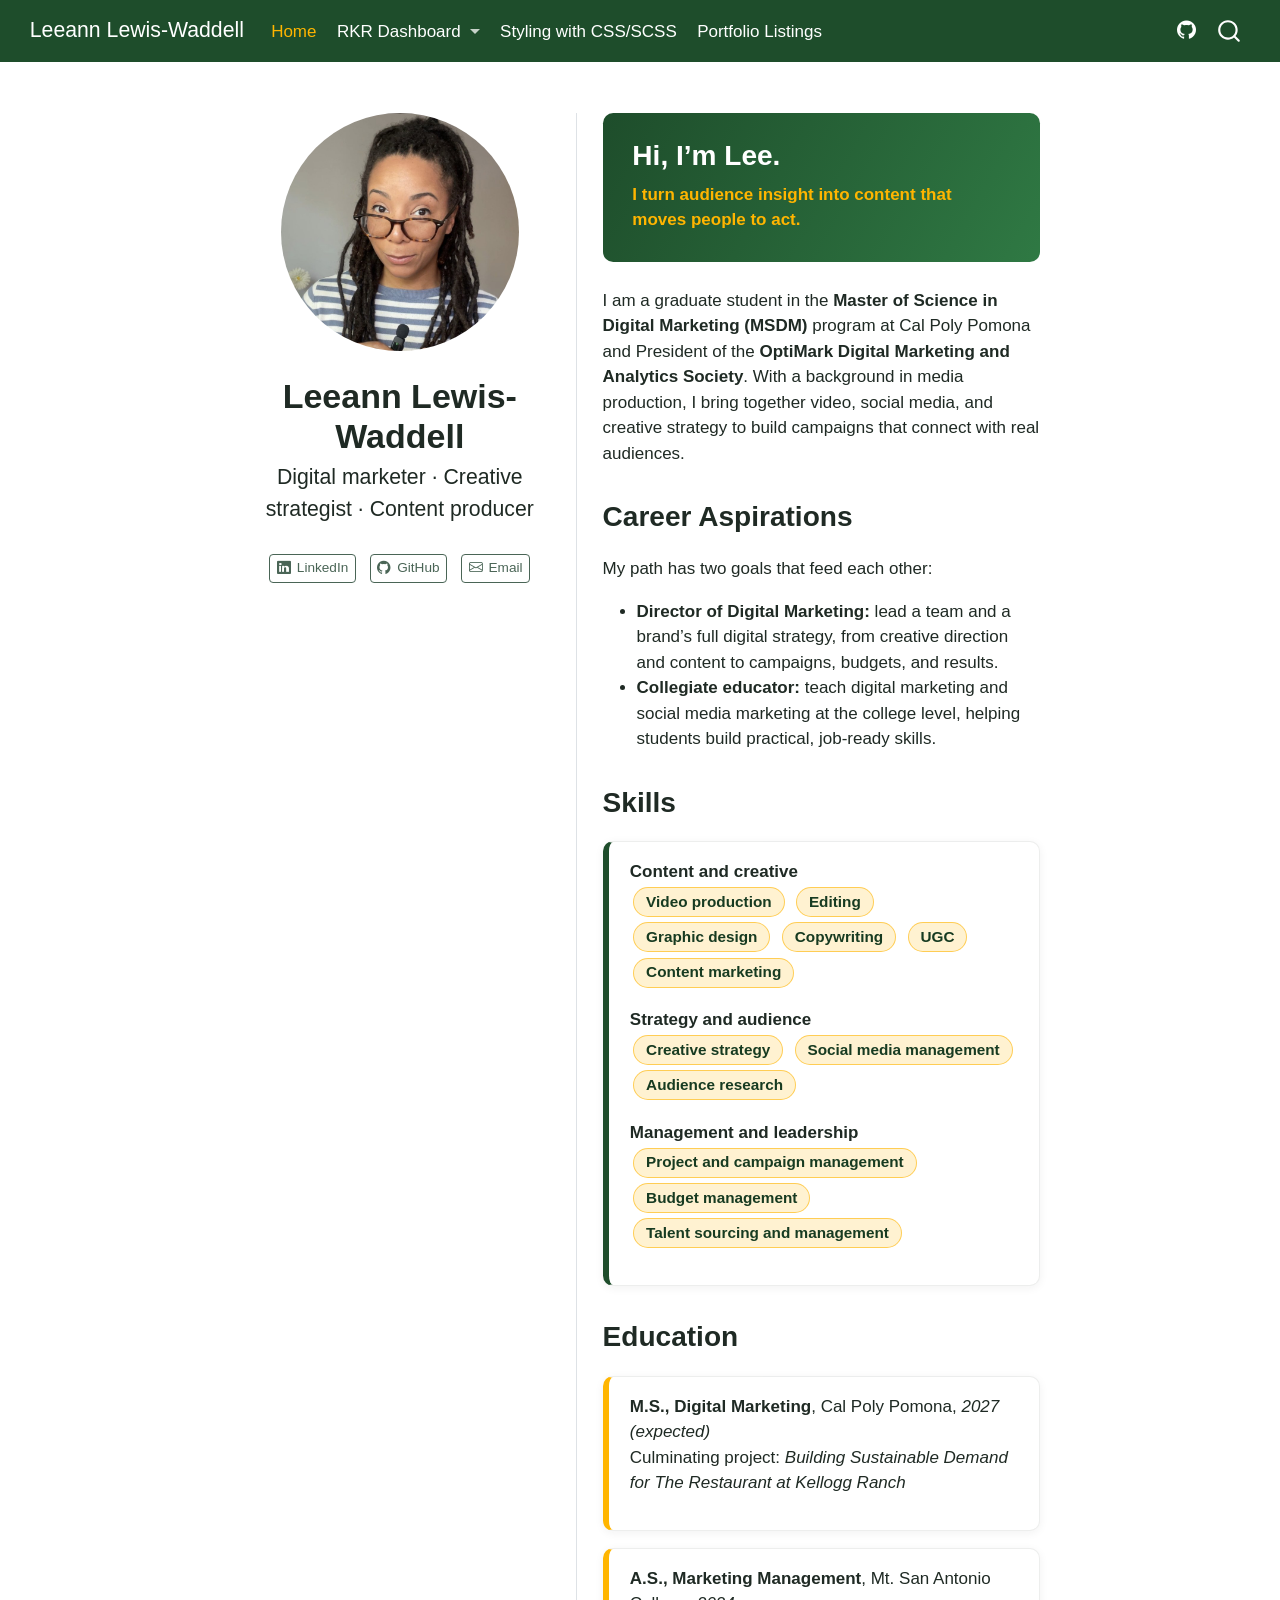
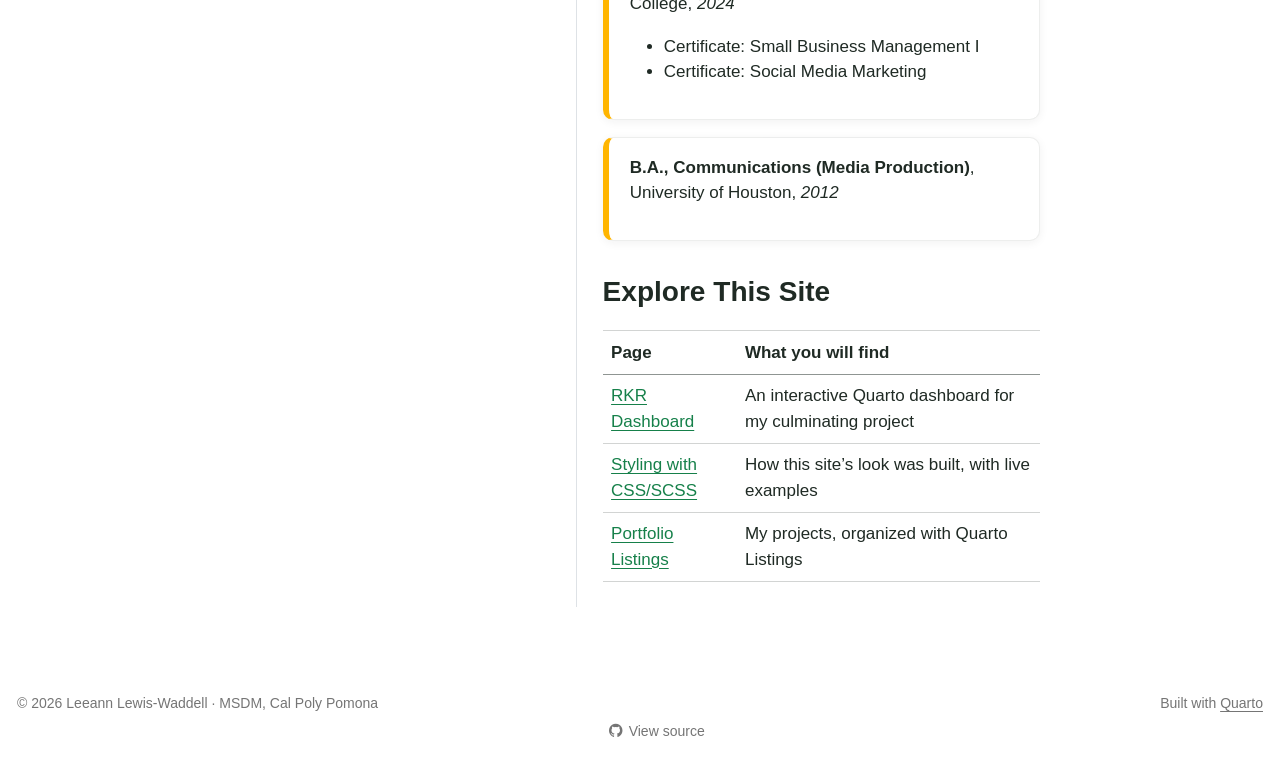
==== docs/index.html @ 76fa890a "project pushed to git" ====
<!DOCTYPE html>
<html xmlns="http://www.w3.org/1999/xhtml" lang="en" xml:lang="en"><head>

<meta charset="utf-8">
<meta name="generator" content="quarto-1.11.9">

<meta name="viewport" content="width=device-width, initial-scale=1.0, user-scalable=yes">


<title>Leeann Lewis-Waddell</title>
<style>
/* Default styles provided by pandoc.
** See https://pandoc.org/MANUAL.html#variables-for-html for config info.
*/
span.smallcaps{font-variant: small-caps;}
div.columns{display: flex; gap: 1.5em;}
div.column{flex: auto;}
@media screen {
div.columns{gap: min(4vw, 1.5em);}
div.column{overflow-x: auto;}
}
div.hanging-indent{margin-left: 1.5em; text-indent: -1.5em;}
ul.task-list{list-style: none;}
ul.task-list li input[type="checkbox"] {
  width: 0.8em;
  margin: 0 0.8em 0.2em -1em; /* quarto-specific, see https://github.com/quarto-dev/quarto-cli/issues/4556 */ 
  vertical-align: middle;
}
</style>


<script src="site_libs/quarto-nav/quarto-nav.js"></script>
<script src="site_libs/quarto-nav/headroom.min.js"></script>
<script src="site_libs/clipboard/clipboard.min.js"></script>
<script src="site_libs/quarto-search/autocomplete.umd.js"></script>
<script src="site_libs/quarto-search/fuse.min.js"></script>
<script src="site_libs/quarto-search/quarto-search.js"></script>
<meta name="quarto:offset" content="./">
<script src="site_libs/quarto-html/quarto.js" type="module"></script>
<script src="site_libs/quarto-html/tabsets/tabsets.js" type="module"></script>
<script src="site_libs/quarto-html/scrollable-regions/scrollable-regions.js" type="module"></script>
<script src="site_libs/quarto-html/popper.min.js"></script>
<script src="site_libs/quarto-html/tippy.umd.min.js"></script>
<link href="site_libs/quarto-html/tippy.css" rel="stylesheet">
<link href="site_libs/quarto-html/quarto-syntax-highlighting-63b5708e65d6cd79cd7618c58d0c21e7.css" rel="stylesheet" id="quarto-text-highlighting-styles">
<script src="site_libs/bootstrap/bootstrap.min.js"></script>
<link href="site_libs/bootstrap/bootstrap-icons.css" rel="stylesheet">
<link href="site_libs/bootstrap/bootstrap-1fcd56368faf247607b04a6d380fd68e.min.css" rel="stylesheet" append-hash="true" id="quarto-bootstrap" data-mode="light">
<script id="quarto-search-options" type="application/json">{
  "location": "navbar",
  "copy-button": false,
  "collapse-after": 3,
  "panel-placement": "end",
  "type": "overlay",
  "limit": 50,
  "keyboard-shortcut": [
    "f",
    "/",
    "s"
  ],
  "show-item-context": false,
  "language": {
    "search-no-results-text": "No results",
    "search-matching-documents-text": "matching documents",
    "search-copy-link-title": "Copy link to search",
    "search-hide-matches-text": "Hide additional matches",
    "search-more-match-text": "more match in this document",
    "search-more-matches-text": "more matches in this document",
    "search-clear-button-title": "Clear",
    "search-text-placeholder": "",
    "search-detached-cancel-button-title": "Cancel",
    "search-submit-button-title": "Submit",
    "search-label": "Search"
  }
}</script>
<style>html{ scroll-behavior: smooth; }</style>


</head>

<body class="nav-fixed fullcontent quarto-light"><a id="quarto-skip-link" class="visually-hidden-focusable" href="#quarto-document-content">Skip to main content</a>

<div id="quarto-search-results"></div>
  <header id="quarto-header" class="headroom fixed-top">
    <nav class="navbar navbar-expand-lg " data-bs-theme="dark" aria-label="Site">
      <div class="navbar-container container-fluid">
      <div class="navbar-brand-container mx-auto">
    <a class="navbar-brand" href="./index.html">
    <span class="navbar-title">Leeann Lewis-Waddell</span>
    </a>
  </div>
          <button class="navbar-toggler" type="button" data-bs-toggle="collapse" data-bs-target="#navbarCollapse" aria-controls="navbarCollapse" aria-expanded="false" aria-label="Toggle navigation" onclick="if (window.quartoToggleHeadroom) { window.quartoToggleHeadroom(); }">
  <span class="navbar-toggler-icon"></span>
</button>
          <div class="collapse navbar-collapse" id="navbarCollapse">
            <ul class="navbar-nav navbar-nav-scroll me-auto">
  <li class="nav-item">
    <a class="nav-link active" href="./index.html" aria-current="page"> 
<span class="menu-text">Home</span></a>
  </li>  
  <li class="nav-item dropdown ">
    <a class="nav-link dropdown-toggle" href="#" id="nav-menu-rkr-dashboard" role="link" data-bs-toggle="dropdown" aria-expanded="false">
 <span class="menu-text">RKR Dashboard</span>
    </a>
    <ul class="dropdown-menu" aria-labelledby="nav-menu-rkr-dashboard">    
        <li>
    <a class="dropdown-item" href="./dashboard.html">
 <span class="dropdown-text">Dashboard Portal</span></a>
  </li>  
        <li>
    <a class="dropdown-item" href="./rkr-dashboard.html">
 <span class="dropdown-text">Open the Dashboard</span></a>
  </li>  
    </ul>
  </li>
  <li class="nav-item">
    <a class="nav-link" href="./styling.html"> 
<span class="menu-text">Styling with CSS/SCSS</span></a>
  </li>  
  <li class="nav-item">
    <a class="nav-link" href="./listings.html"> 
<span class="menu-text">Portfolio Listings</span></a>
  </li>  
</ul>
            <ul class="navbar-nav navbar-nav-scroll ms-auto">
  <li class="nav-item compact">
    <a class="nav-link" href="https://github.com/lewiswaddell/M10"> <i class="bi bi-github" role="img" aria-label="GitHub repository">
</i> 
<span class="menu-text"></span></a>
  </li>  
</ul>
          </div> <!-- /navcollapse -->
            <div class="quarto-navbar-tools">
</div>
            <div id="quarto-search" class="" title="Search"></div>
      </div> <!-- /container-fluid -->
    </nav>
</header>
<!-- content -->
<div id="quarto-content" class="quarto-container page-columns page-rows-contents page-layout-article page-navbar">
<!-- sidebar -->
<!-- margin-sidebar -->
    
<!-- main -->
<div class="quarto-about-trestles">
  <div class="about-entity">
    <img src="images/headshot.jpg" alt="Headshot of Leeann Lewis-Waddell" class="about-image
  round " style="height: 14em; width: 14em;">
<header id="title-block-header" class="quarto-title-block default">
<div class="quarto-title">
<h1 class="title">Leeann Lewis-Waddell</h1>
<p class="subtitle lead">Digital marketer · Creative strategist · Content producer</p>
</div>
<div class="quarto-title-meta">
  </div>
</header>
    <div class="about-links">
  <a href="https://www.linkedin.com/in/lee-waddell-887a1963" class="about-link" rel="" target="">
    <i class="bi bi-linkedin"></i>
     <span class="about-link-text">LinkedIn</span>
  </a>
  <a href="https://github.com/lewiswaddell" class="about-link" rel="" target="">
    <i class="bi bi-github"></i>
     <span class="about-link-text">GitHub</span>
  </a>
  <a href="mailto:llewiswaddell@gmail.com" class="about-link" rel="" target="">
    <i class="bi bi-envelope"></i>
     <span class="about-link-text">Email</span>
  </a>
</div>
  </div>
  <div class="about-contents"><main class="content" id="quarto-document-content" tabindex="-1">
<section id="hi-im-lee." class="level2 hero">
<h2 data-anchor-id="hi-im-lee.">Hi, I’m Lee.</h2>
<p><span class="tagline">I turn audience insight into content that moves people to act.</span></p>
</section>
<p>I am a graduate student in the <strong>Master of Science in Digital Marketing (MSDM)</strong> program at Cal Poly Pomona and President of the <strong>OptiMark Digital Marketing and Analytics Society</strong>. With a background in media production, I bring together video, social media, and creative strategy to build campaigns that connect with real audiences.</p>
<section id="career-aspirations" class="level2">
<h2 data-anchor-id="career-aspirations">Career Aspirations</h2>
<p>My path has two goals that feed each other:</p>
<ul>
<li><strong>Director of Digital Marketing:</strong> lead a team and a brand’s full digital strategy, from creative direction and content to campaigns, budgets, and results.</li>
<li><strong>Collegiate educator:</strong> teach digital marketing and social media marketing at the college level, helping students build practical, job-ready skills.</li>
</ul>
</section>
<section id="skills" class="level2">
<h2 data-anchor-id="skills">Skills</h2>
<div class="card-green">
<p><strong>Content and creative</strong><br>
<span class="pill">Video production</span> <span class="pill">Editing</span> <span class="pill">Graphic design</span> <span class="pill">Copywriting</span> <span class="pill">UGC</span> <span class="pill">Content marketing</span></p>
<p><strong>Strategy and audience</strong><br>
<span class="pill">Creative strategy</span> <span class="pill">Social media management</span> <span class="pill">Audience research</span></p>
<p><strong>Management and leadership</strong><br>
<span class="pill">Project and campaign management</span> <span class="pill">Budget management</span> <span class="pill">Talent sourcing and management</span></p>
</div>
</section>
<section id="education" class="level2">
<h2 data-anchor-id="education">Education</h2>
<div class="card-gold">
<p><strong>M.S., Digital Marketing</strong>, Cal Poly Pomona, <em>2027 (expected)</em><br>
Culminating project: <em>Building Sustainable Demand for The Restaurant at Kellogg Ranch</em></p>
</div>
<div class="card-gold">
<p><strong>A.S., Marketing Management</strong>, Mt. San Antonio College, <em>2024</em></p>
<ul>
<li>Certificate: Small Business Management I</li>
<li>Certificate: Social Media Marketing</li>
</ul>
</div>
<div class="card-gold">
<p><strong>B.A., Communications (Media Production)</strong>, University of Houston, <em>2012</em></p>
</div>
</section>
<section id="explore-this-site" class="level2">
<h2 data-anchor-id="explore-this-site">Explore This Site</h2>
<table class="caption-top table">
<thead>
<tr class="header">
<th>Page</th>
<th>What you will find</th>
</tr>
</thead>
<tbody>
<tr class="odd">
<td><a href="./dashboard.html">RKR Dashboard</a></td>
<td>An interactive Quarto dashboard for my culminating project</td>
</tr>
<tr class="even">
<td><a href="./styling.html">Styling with CSS/SCSS</a></td>
<td>How this site’s look was built, with live examples</td>
</tr>
<tr class="odd">
<td><a href="./listings.html">Portfolio Listings</a></td>
<td>My projects, organized with Quarto Listings</td>
</tr>
</tbody>
</table>


</section>
<a onclick="window.scrollTo(0, 0); return false;" role="button" id="quarto-back-to-top"><i class="bi bi-arrow-up"></i> Back to top</a></main></div>
</div>
 <!-- /main -->
<script id="quarto-html-after-body" type="application/javascript">
  window.document.addEventListener("DOMContentLoaded", function (event) {
    const isCodeAnnotation = (el) => {
      for (const clz of el.classList) {
        if (clz.startsWith('code-annotation-')) {                     
          return true;
        }
      }
      return false;
    }
    const onCopySuccess = function(e) {
      // button target
      const button = e.trigger;
      // don't keep focus
      button.blur();
      // flash "checked"
      button.classList.add('code-copy-button-checked');
      var currentTitle = button.getAttribute("title");
      button.setAttribute("title", "Copied!");
      let tooltip;
      if (window.bootstrap) {
        button.setAttribute("data-bs-toggle", "tooltip");
        button.setAttribute("data-bs-placement", "left");
        button.setAttribute("data-bs-title", "Copied!");
        tooltip = new bootstrap.Tooltip(button, 
          { trigger: "manual", 
            customClass: "code-copy-button-tooltip",
            offset: [0, -8]});
        tooltip.show();    
      }
      setTimeout(function() {
        if (tooltip) {
          tooltip.hide();
          button.removeAttribute("data-bs-title");
          button.removeAttribute("data-bs-toggle");
          button.removeAttribute("data-bs-placement");
        }
        button.setAttribute("title", currentTitle);
        button.classList.remove('code-copy-button-checked');
      }, 1000);
      // clear code selection
      e.clearSelection();
    }
    const getTextToCopy = function(trigger) {
      const outerScaffold = trigger.parentElement.cloneNode(true);
      const codeEl = outerScaffold.querySelector('code');
      for (const childEl of codeEl.children) {
        if (isCodeAnnotation(childEl)) {
          childEl.remove();
        }
      }
      return codeEl.innerText;
    }
    const clipboard = new window.ClipboardJS('.code-copy-button:not([data-in-quarto-modal])', {
      text: getTextToCopy
    });
    clipboard.on('success', onCopySuccess);
    if (window.document.getElementById('quarto-embedded-source-code-modal')) {
      const clipboardModal = new window.ClipboardJS('.code-copy-button[data-in-quarto-modal]', {
        text: getTextToCopy,
        container: window.document.getElementById('quarto-embedded-source-code-modal')
      });
      clipboardModal.on('success', onCopySuccess);
    }
      var localhostRegex = new RegExp(/^(?:http|https):\/\/localhost\:?[0-9]*\//);
      var mailtoRegex = new RegExp(/^mailto:/);
        var filterRegex = new RegExp("https:\/\/lewiswaddell\.github\.io\/M10\/");
      const newWindowLabel = "(opens in a new tab)";
      const newWindowNoteId = "quarto-ext-newwindow-label";
      // Links reference one hidden label through aria-describedby, so the
      // announcement never changes their accessible name.
      var describeNewWindow = (link) => {
        if (!window.document.getElementById(newWindowNoteId)) {
          var newWindowNote = window.document.createElement("span");
          newWindowNote.id = newWindowNoteId;
          newWindowNote.hidden = true;
          newWindowNote.textContent = newWindowLabel;
          window.document.body.appendChild(newWindowNote);
        }
        var describedBy = (link.getAttribute("aria-describedby") || "").split(/\s+/).filter(Boolean);
        if (!describedBy.includes(newWindowNoteId)) {
          describedBy.push(newWindowNoteId);
          link.setAttribute("aria-describedby", describedBy.join(" "));
        }
      }
      var isInternal = (href) => {
          return filterRegex.test(href) || localhostRegex.test(href) || mailtoRegex.test(href);
      }
      // Inspect non-navigation links and adorn them if external
      window.quartoDecorateExternalLinks = function (root) {
     var links = (root || window.document).querySelectorAll('a[href]:not(.nav-link):not(.navbar-brand):not(.toc-action):not(.sidebar-link):not(.sidebar-item-toggle):not(.pagination-link):not(.no-external):not([aria-hidden]):not(.dropdown-item):not(.quarto-navigation-tool):not(.about-link)');
      for (var i=0; i<links.length; i++) {
        const link = links[i];
        if (!isInternal(link.href)) {
          // undo the damage that might have been done by quarto-nav.js in the case of
          // links that we want to consider external
          if (link.dataset.originalHref !== undefined) {
            link.href = link.dataset.originalHref;
          }
            // target, if specified
            link.setAttribute("target", "_blank");
            if (link.getAttribute("rel") === null) {
              link.setAttribute("rel", "noopener");
            }
            describeNewWindow(link);
          if (!link.classList.contains('no-external-icon')) {
          }
        }
      }
      };
      window.quartoDecorateExternalLinks(window.document);
    // Esc closes the popup (WCAG 1.4.13) and focus leaving both trigger and
    // popup closes it (WCAG 2.4.11); tippy handles neither for interactive popups.
    const hideOnEscAndFocusOut = {
      name: 'hideOnEscAndFocusOut',
      defaultValue: true,
      fn(instance) {
        const dismiss = () => {
          // A show scheduled by the trigger delay would otherwise reopen it
          instance.clearDelayTimeouts();
          instance.hide();
        };
        const onKeyDown = (event) => {
          if (event.key !== 'Escape') {
            return;
          }
          // Keep Esc from also reaching page handlers (e.g. reveal.js overview),
          // except an open reveal.js slide menu, which Esc should close too.
          // The menu handles keys only when its keyboard option is on.
          const menuHandlesEsc = window.Reveal?.getPlugin?.('menu')?.isOpen() &&
            window.Reveal.getConfig().menu?.keyboard !== false;
          if (!menuHandlesEsc) {
            event.stopPropagation();
          }
          if (instance.popper.contains(window.document.activeElement)) {
            // Disabled while refocusing so the focus trigger does not reopen it
            instance.disable();
            instance.reference.focus();
            instance.enable();
          }
          dismiss();
        };
        const onFocusOut = (event) => {
          const target = event.relatedTarget;
          if (target && !instance.reference.contains(target) &&
              !instance.popper.contains(target)) {
            dismiss();
          }
        };
        // On the trigger too: a click trigger (code-annotations: select) has no
        // blur handling. Attached for the instance's lifetime so leaving the
        // trigger also cancels a show still pending on the trigger delay.
        instance.reference.addEventListener('focusout', onFocusOut);
        return {
          onShow() {
            window.document.addEventListener('keydown', onKeyDown, true);
            instance.popper.addEventListener('focusout', onFocusOut);
          },
          onHide() {
            window.document.removeEventListener('keydown', onKeyDown, true);
            instance.popper.removeEventListener('focusout', onFocusOut);
          },
          onDestroy() {
            instance.reference.removeEventListener('focusout', onFocusOut);
          },
        };
      },
    };
    function tippyHover(el, contentFn, onTriggerFn, onUntriggerFn) {
      const config = {
        allowHTML: true,
        maxWidth: 500,
        delay: 100,
        arrow: false,
        appendTo: function(el) {
            return el.parentElement;
        },
        interactive: true,
        interactiveBorder: 10,
        theme: 'quarto',
        placement: 'bottom-start',
        plugins: [hideOnEscAndFocusOut],
      };
      if (contentFn) {
        config.content = contentFn;
      }
      if (onTriggerFn) {
        config.onTrigger = onTriggerFn;
      }
      if (onUntriggerFn) {
        config.onUntrigger = onUntriggerFn;
      }
      window.tippy(el, config); 
    }
    const noterefs = window.document.querySelectorAll('a[role="doc-noteref"]');
    for (var i=0; i<noterefs.length; i++) {
      const ref = noterefs[i];
      tippyHover(ref, function() {
        // use id or data attribute instead here
        let href = ref.getAttribute('data-footnote-href') || ref.getAttribute('href');
        try { href = new URL(href).hash; } catch {}
        const id = href.replace(/^#\/?/, "");
        const note = window.document.getElementById(id);
        if (note) {
          return note.innerHTML;
        } else {
          return "";
        }
      });
    }
    const xrefs = window.document.querySelectorAll('a.quarto-xref');
    const processXRef = (id, note) => {
      // Strip column container classes
      const stripColumnClz = (el) => {
        el.classList.remove("page-full", "page-columns");
        if (el.children) {
          for (const child of el.children) {
            stripColumnClz(child);
          }
        }
      }
      stripColumnClz(note)
      if (id === null || id.startsWith('sec-')) {
        // Special case sections, only their first couple elements
        const container = document.createElement("div");
        if (note.children && note.children.length > 2) {
          container.appendChild(note.children[0].cloneNode(true));
          for (let i = 1; i < note.children.length; i++) {
            const child = note.children[i];
            if (child.tagName === "P" && child.innerText === "") {
              continue;
            } else {
              container.appendChild(child.cloneNode(true));
              break;
            }
          }
          if (window.Quarto?.typesetMath) {
            window.Quarto.typesetMath(container);
          }
          return container.innerHTML
        } else {
          if (window.Quarto?.typesetMath) {
            window.Quarto.typesetMath(note);
          }
          return note.innerHTML;
        }
      } else {
        // Remove any anchor links if they are present
        const anchorLink = note.querySelector('a.anchorjs-link');
        if (anchorLink) {
          anchorLink.remove();
        }
        if (window.Quarto?.typesetMath) {
          window.Quarto.typesetMath(note);
        }
        if (note.classList.contains("callout")) {
          return note.outerHTML;
        } else {
          return note.innerHTML;
        }
      }
    }
    for (var i=0; i<xrefs.length; i++) {
      const xref = xrefs[i];
      tippyHover(xref, undefined, function(instance) {
        instance.disable();
        let url = xref.getAttribute('href');
        let hash = undefined; 
        if (url.startsWith('#')) {
          hash = url;
        } else {
          try { hash = new URL(url).hash; } catch {}
        }
        if (hash) {
          const id = hash.replace(/^#\/?/, "");
          const note = window.document.getElementById(id);
          if (note !== null) {
            try {
              const html = processXRef(id, note.cloneNode(true));
              instance.setContent(html);
            } finally {
              instance.enable();
              instance.show();
            }
          } else {
            // See if we can fetch this
            fetch(url.split('#')[0])
            .then(res => res.text())
            .then(html => {
              const parser = new DOMParser();
              const htmlDoc = parser.parseFromString(html, "text/html");
              const note = htmlDoc.getElementById(id);
              if (note !== null) {
                const html = processXRef(id, note);
                instance.setContent(html);
              } 
            }).finally(() => {
              instance.enable();
              instance.show();
            });
          }
        } else {
          // See if we can fetch a full url (with no hash to target)
          // This is a special case and we should probably do some content thinning / targeting
          fetch(url)
          .then(res => res.text())
          .then(html => {
            const parser = new DOMParser();
            const htmlDoc = parser.parseFromString(html, "text/html");
            const note = htmlDoc.querySelector('main.content');
            if (note !== null) {
              // This should only happen for chapter cross references
              // (since there is no id in the URL)
              // remove the first header
              if (note.children.length > 0 && note.children[0].tagName === "HEADER") {
                note.children[0].remove();
              }
              const html = processXRef(null, note);
              instance.setContent(html);
            } 
          }).finally(() => {
            instance.enable();
            instance.show();
          });
        }
      }, function(instance) {
      });
    }
        let selectedAnnoteEl;
        const selectorForAnnotation = ( cell, annotation) => {
          let cellAttr = 'data-code-cell="' + cell + '"';
          let lineAttr = 'data-code-annotation="' +  annotation + '"';
          const selector = 'span[' + cellAttr + '][' + lineAttr + ']';
          return selector;
        }
        const selectCodeLines = (annoteEl) => {
          const doc = window.document;
          const targetCell = annoteEl.getAttribute("data-target-cell");
          const targetAnnotation = annoteEl.getAttribute("data-target-annotation");
          const annoteSpan = window.document.querySelector(selectorForAnnotation(targetCell, targetAnnotation));
          const lines = annoteSpan.getAttribute("data-code-lines").split(",");
          const lineIds = lines.map((line) => {
            return targetCell + "-" + line;
          })
          // Each band is positioned against its own containing block, which is
          // not the offsetParent of the lines, so place it from client rects.
          const placeBand = (band, firstEl, lastEl, codeBlock) => {
            const container = band.offsetParent;
            if (container === null) {
              return;
            }
            const containerRect = container.getBoundingClientRect();
            // Reveal.js scales slides with a transform, so convert client
            // pixels back to the CSS pixels of the container.
            const scale = containerRect.height / container.offsetHeight || 1;
            const firstRect = firstEl.getBoundingClientRect();
            const lastRect = lastEl.getBoundingClientRect();
            const top = (firstRect.top - containerRect.top) / scale - container.clientTop + container.scrollTop;
            const height = (lastRect.bottom - firstRect.top) / scale;
            band.style.top = top - 2 + "px";
            band.style.height = height + 4 + "px";
            if (codeBlock) {
              // Without the copy button wrapper, the containing block is wider
              // than the code block, so span the code block explicitly.
              const blockRect = codeBlock.getBoundingClientRect();
              band.style.left = (blockRect.left - containerRect.left) / scale - container.clientLeft + container.scrollLeft + "px";
              band.style.width = blockRect.width / scale + "px";
            }
          };
          if (lineIds.length > 0) {
            const el = window.document.getElementById(lineIds[0]);
            const lastEl = window.document.getElementById(lineIds[lineIds.length - 1]);
            const parent = el.parentElement.parentElement;
            // cook up a div (if necessary) and position it
            let div = window.document.getElementById("code-annotation-line-highlight");
            if (div === null) {
              div = window.document.createElement("div");
              div.setAttribute("id", "code-annotation-line-highlight");
              div.style.position = 'absolute';
              parent.appendChild(div);
            }
            placeBand(div, el, lastEl, parent.closest("div.sourceCode") || parent);
            let gutterDiv = window.document.getElementById("code-annotation-line-highlight-gutter");
            if (gutterDiv === null) {
              gutterDiv = window.document.createElement("div");
              gutterDiv.setAttribute("id", "code-annotation-line-highlight-gutter");
              gutterDiv.style.position = 'absolute';
              const codeCell = window.document.getElementById(targetCell);
              const gutter = codeCell.querySelector('.code-annotation-gutter');
              gutter.appendChild(gutterDiv);
            }
            placeBand(gutterDiv, el, lastEl);
            selectedAnnoteEl = annoteEl;
          }
        };
        const unselectCodeLines = () => {
          const elementsIds = ["code-annotation-line-highlight", "code-annotation-line-highlight-gutter"];
          elementsIds.forEach((elId) => {
            const div = window.document.getElementById(elId);
            if (div) {
              div.remove();
            }
          });
          selectedAnnoteEl = undefined;
        };
          // Handle positioning of the toggle
      window.addEventListener(
        "resize",
        throttle(() => {
          elRect = undefined;
          if (selectedAnnoteEl) {
            selectCodeLines(selectedAnnoteEl);
          }
        }, 10)
      );
      function throttle(fn, ms) {
      let throttle = false;
      let timer;
        return (...args) => {
          if(!throttle) { // first call gets through
              fn.apply(this, args);
              throttle = true;
          } else { // all the others get throttled
              if(timer) clearTimeout(timer); // cancel #2
              timer = setTimeout(() => {
                fn.apply(this, args);
                timer = throttle = false;
              }, ms);
          }
        };
      }
        // Attach click handler to the DT
        const annoteDls = window.document.querySelectorAll('dt[data-target-cell]');
        for (const annoteDlNode of annoteDls) {
          annoteDlNode.addEventListener('click', (event) => {
            const clickedEl = event.target;
            if (clickedEl !== selectedAnnoteEl) {
              unselectCodeLines();
              const activeEl = window.document.querySelector('dt[data-target-cell].code-annotation-active');
              if (activeEl) {
                activeEl.classList.remove('code-annotation-active');
              }
              selectCodeLines(clickedEl);
              clickedEl.classList.add('code-annotation-active');
            } else {
              // Unselect the line
              unselectCodeLines();
              clickedEl.classList.remove('code-annotation-active');
            }
          });
        }
    const findCites = (el) => {
      const parentEl = el.parentElement;
      if (parentEl) {
        const cites = parentEl.dataset.cites;
        if (cites) {
          return {
            el,
            cites: cites.split(' ')
          };
        } else {
          return findCites(el.parentElement)
        }
      } else {
        return undefined;
      }
    };
    var bibliorefs = window.document.querySelectorAll('a[role="doc-biblioref"]');
    for (var i=0; i<bibliorefs.length; i++) {
      const ref = bibliorefs[i];
      const citeInfo = findCites(ref);
      if (citeInfo) {
        tippyHover(citeInfo.el, function() {
          var popup = window.document.createElement('div');
          citeInfo.cites.forEach(function(cite) {
            var citeDiv = window.document.createElement('div');
            citeDiv.classList.add('hanging-indent');
            citeDiv.classList.add('csl-entry');
            var biblioDiv = window.document.getElementById('ref-' + cite);
            if (biblioDiv) {
              citeDiv.innerHTML = biblioDiv.innerHTML;
            }
            popup.appendChild(citeDiv);
          });
          return popup.innerHTML;
        });
      }
    }
  });
  </script>
  <script type="application/javascript">
  window.quartoScrollableRegionsLabels = {"code":"Scrollable code","output":"Scrollable output"};
  </script>
</div> <!-- /content -->
<footer class="footer">
  <div class="nav-footer">
    <div class="nav-footer-left">
<p>© 2026 Leeann Lewis-Waddell · MSDM, Cal Poly Pomona</p>
</div>   
    <div class="nav-footer-center">
      &nbsp;
    <div class="toc-actions"><ul><li><a href="https://github.com/lewiswaddell/M10/blob/main/index.qmd" class="toc-action"><i class="bi bi-github"></i>View source</a></li></ul></div></div>
    <div class="nav-footer-right">
<p>Built with <a href="https://quarto.org">Quarto</a></p>
</div>
  </div>
</footer>




<script src="site_libs/quarto-html/zenscroll-min.js"></script>
</body></html>
---- docs/site_libs/quarto-html/tippy.css ----
.tippy-box[data-animation=fade][data-state=hidden]{opacity:0}[data-tippy-root]{max-width:calc(100vw - 10px)}.tippy-box{position:relative;background-color:#333;color:#fff;border-radius:4px;font-size:14px;line-height:1.4;white-space:normal;outline:0;transition-property:transform,visibility,opacity}.tippy-box[data-placement^=top]>.tippy-arrow{bottom:0}.tippy-box[data-placement^=top]>.tippy-arrow:before{bottom:-7px;left:0;border-width:8px 8px 0;border-top-color:initial;transform-origin:center top}.tippy-box[data-placement^=bottom]>.tippy-arrow{top:0}.tippy-box[data-placement^=bottom]>.tippy-arrow:before{top:-7px;left:0;border-width:0 8px 8px;border-bottom-color:initial;transform-origin:center bottom}.tippy-box[data-placement^=left]>.tippy-arrow{right:0}.tippy-box[data-placement^=left]>.tippy-arrow:before{border-width:8px 0 8px 8px;border-left-color:initial;right:-7px;transform-origin:center left}.tippy-box[data-placement^=right]>.tippy-arrow{left:0}.tippy-box[data-placement^=right]>.tippy-arrow:before{left:-7px;border-width:8px 8px 8px 0;border-right-color:initial;transform-origin:center right}.tippy-box[data-inertia][data-state=visible]{transition-timing-function:cubic-bezier(.54,1.5,.38,1.11)}.tippy-arrow{width:16px;height:16px;color:#333}.tippy-arrow:before{content:"";position:absolute;border-color:transparent;border-style:solid}.tippy-content{position:relative;padding:5px 9px;z-index:1}
---- docs/site_libs/quarto-html/quarto-syntax-highlighting-63b5708e65d6cd79cd7618c58d0c21e7.css ----
/* quarto syntax highlight colors */
:root {
  --quarto-hl-ot-color: #003B4F;
  --quarto-hl-at-color: #657422;
  --quarto-hl-ss-color: #20794D;
  --quarto-hl-an-color: #5E5E5E;
  --quarto-hl-fu-color: #4758AB;
  --quarto-hl-st-color: #20794D;
  --quarto-hl-cf-color: #003B4F;
  --quarto-hl-op-color: #5E5E5E;
  --quarto-hl-er-color: #AD0000;
  --quarto-hl-bn-color: #AD0000;
  --quarto-hl-al-color: #AD0000;
  --quarto-hl-va-color: #111111;
  --quarto-hl-bu-color: inherit;
  --quarto-hl-ex-color: inherit;
  --quarto-hl-pp-color: #AD0000;
  --quarto-hl-in-color: #5E5E5E;
  --quarto-hl-vs-color: #20794D;
  --quarto-hl-wa-color: #5E5E5E;
  --quarto-hl-do-color: #5E5E5E;
  --quarto-hl-im-color: #00769E;
  --quarto-hl-ch-color: #20794D;
  --quarto-hl-dt-color: #AD0000;
  --quarto-hl-fl-color: #AD0000;
  --quarto-hl-co-color: #5E5E5E;
  --quarto-hl-cv-color: #5E5E5E;
  --quarto-hl-cn-color: #8f5902;
  --quarto-hl-sc-color: #5E5E5E;
  --quarto-hl-dv-color: #AD0000;
  --quarto-hl-kw-color: #003B4F;
}

/* other quarto variables */
:root {
  --quarto-font-monospace: SFMono-Regular, Menlo, Monaco, Consolas, "Liberation Mono", "Courier New", monospace;
}

/* syntax highlight based on Pandoc's rules */
pre > code.sourceCode > span {
  color: #003B4F;
}

code.sourceCode > span {
  color: #003B4F;
}

div.sourceCode,
div.sourceCode pre.sourceCode {
  color: #003B4F;
}

/* Normal */
code span {
  color: #003B4F;
}

/* Alert */
code span.al {
  color: #AD0000;
  font-style: inherit;
}

/* Annotation */
code span.an {
  color: #5E5E5E;
  font-style: inherit;
}

/* Attribute */
code span.at {
  color: #657422;
  font-style: inherit;
}

/* BaseN */
code span.bn {
  color: #AD0000;
  font-style: inherit;
}

/* BuiltIn */
code span.bu {
  font-style: inherit;
}

/* ControlFlow */
code span.cf {
  color: #003B4F;
  font-weight: bold;
  font-style: inherit;
}

/* Char */
code span.ch {
  color: #20794D;
  font-style: inherit;
}

/* Constant */
code span.cn {
  color: #8f5902;
  font-style: inherit;
}

/* Comment */
code span.co {
  color: #5E5E5E;
  font-style: inherit;
}

/* CommentVar */
code span.cv {
  color: #5E5E5E;
  font-style: italic;
}

/* Documentation */
code span.do {
  color: #5E5E5E;
  font-style: italic;
}

/* DataType */
code span.dt {
  color: #AD0000;
  font-style: inherit;
}

/* DecVal */
code span.dv {
  color: #AD0000;
  font-style: inherit;
}

/* Error */
code span.er {
  color: #AD0000;
  font-style: inherit;
}

/* Extension */
code span.ex {
  font-style: inherit;
}

/* Float */
code span.fl {
  color: #AD0000;
  font-style: inherit;
}

/* Function */
code span.fu {
  color: #4758AB;
  font-style: inherit;
}

/* Import */
code span.im {
  color: #00769E;
  font-style: inherit;
}

/* Information */
code span.in {
  color: #5E5E5E;
  font-style: inherit;
}

/* Keyword */
code span.kw {
  color: #003B4F;
  font-weight: bold;
  font-style: inherit;
}

/* Operator */
code span.op {
  color: #5E5E5E;
  font-style: inherit;
}

/* Other */
code span.ot {
  color: #003B4F;
  font-style: inherit;
}

/* Preprocessor */
code span.pp {
  color: #AD0000;
  font-style: inherit;
}

/* SpecialChar */
code span.sc {
  color: #5E5E5E;
  font-style: inherit;
}

/* SpecialString */
code span.ss {
  color: #20794D;
  font-style: inherit;
}

/* String */
code span.st {
  color: #20794D;
  font-style: inherit;
}

/* Variable */
code span.va {
  color: #111111;
  font-style: inherit;
}

/* VerbatimString */
code span.vs {
  color: #20794D;
  font-style: inherit;
}

/* Warning */
code span.wa {
  color: #5E5E5E;
  font-style: italic;
}

.prevent-inlining {
  content: "</";
}

/*# sourceMappingURL=054cc16b9e9817627be6994582d2ffb5.css.map */
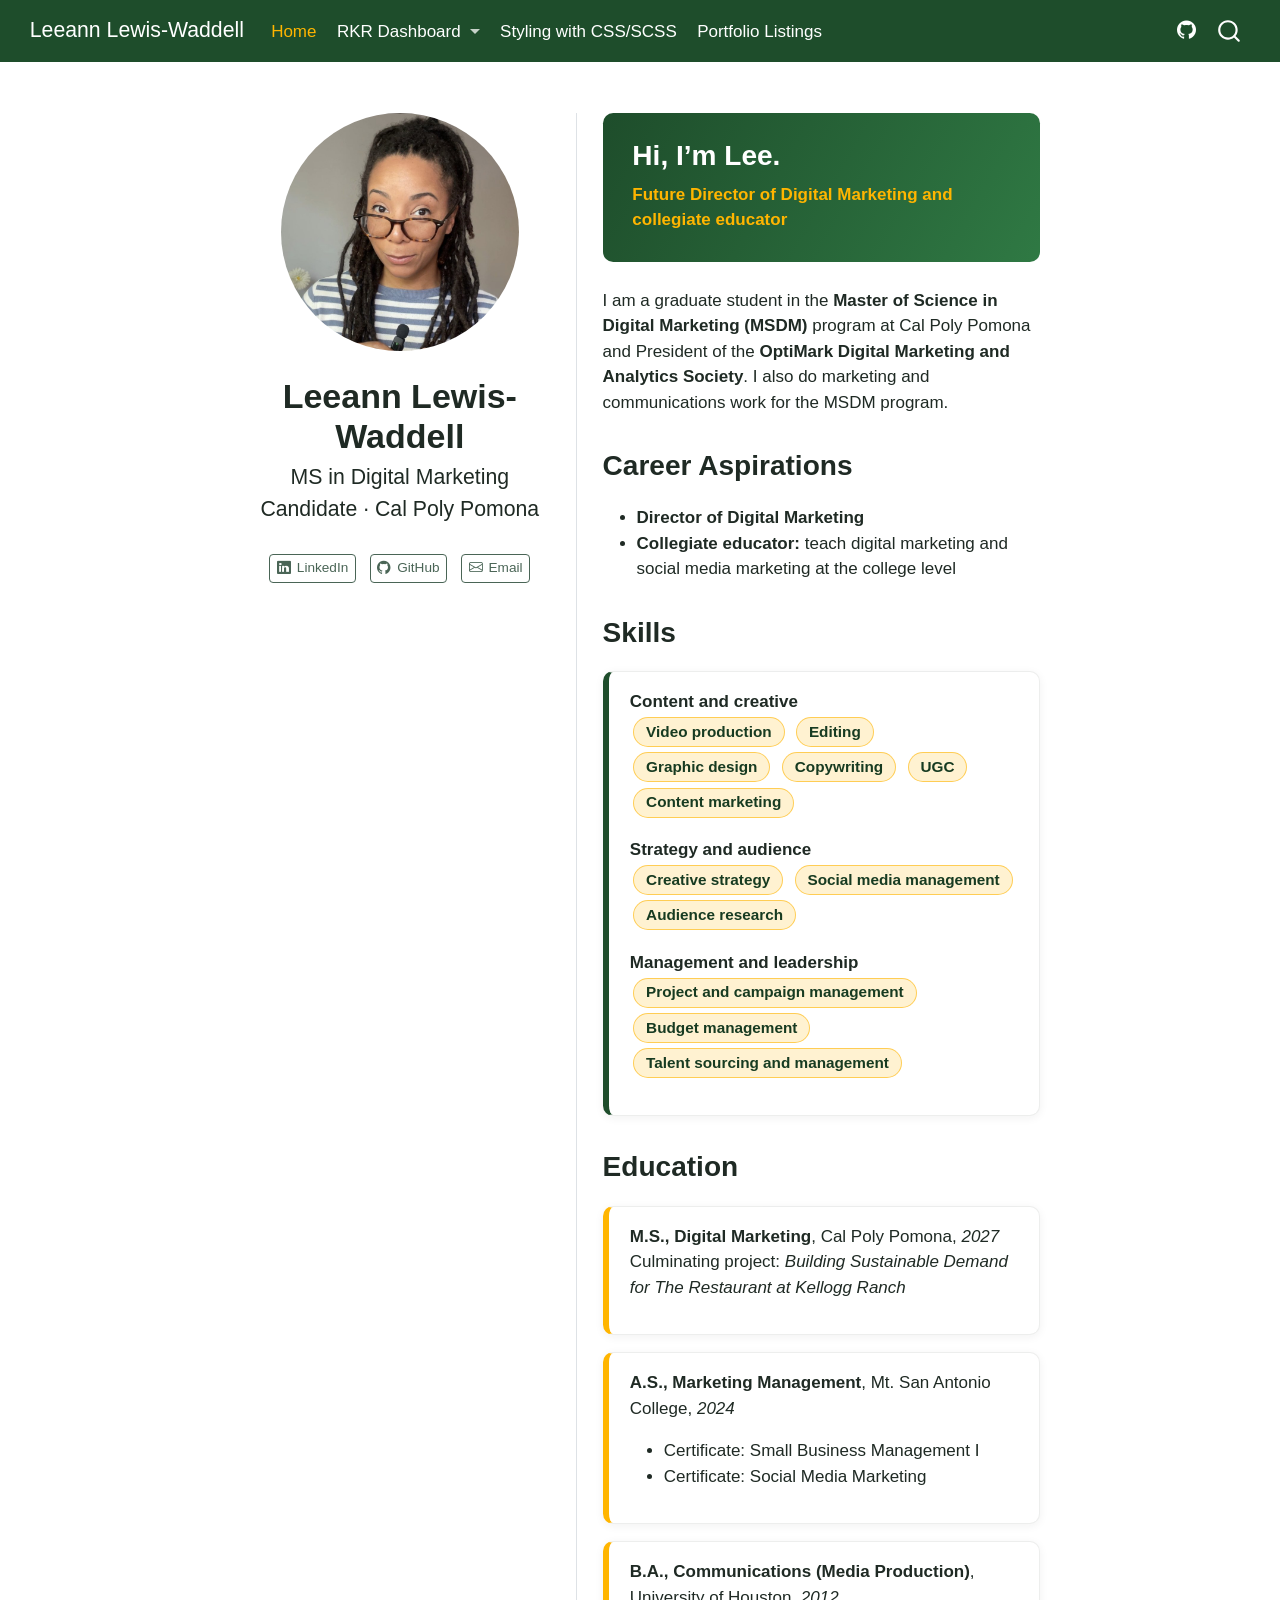
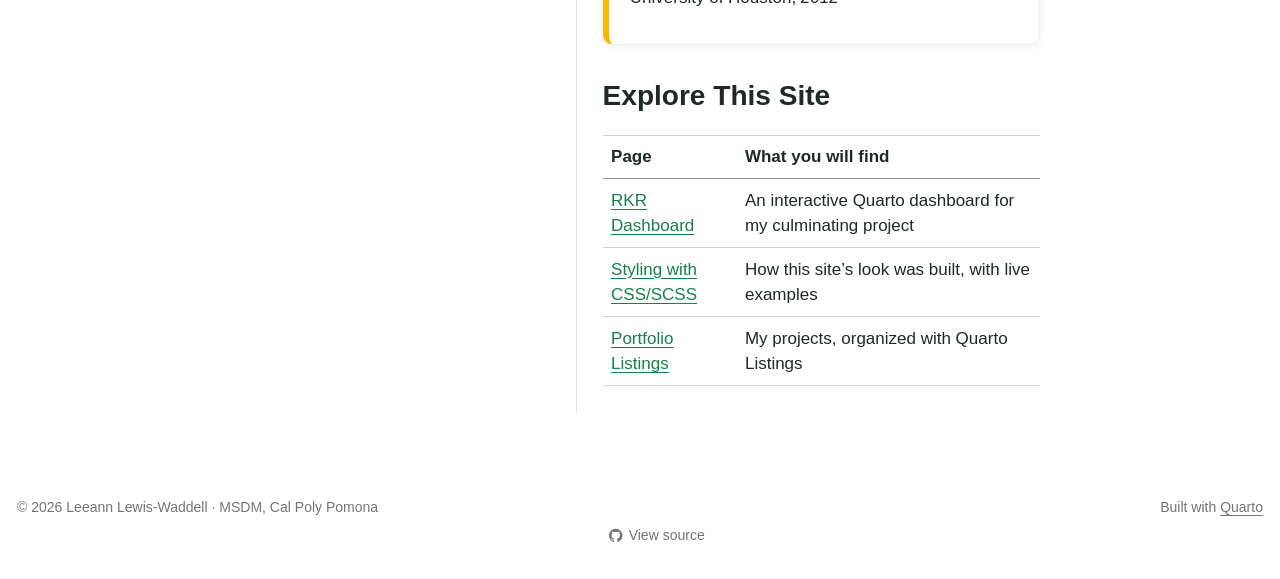
==== commit 7861db4f: "portfolio revision" ====
--- a/docs/index.html
+++ b/docs/index.html
@@ -149,7 +149,7 @@
 <header id="title-block-header" class="quarto-title-block default">
 <div class="quarto-title">
 <h1 class="title">Leeann Lewis-Waddell</h1>
-<p class="subtitle lead">Digital marketer · Creative strategist · Content producer</p>
+<p class="subtitle lead">MS in Digital Marketing Candidate · Cal Poly Pomona</p>
 </div>
 <div class="quarto-title-meta">
   </div>
@@ -172,15 +172,14 @@
   <div class="about-contents"><main class="content" id="quarto-document-content" tabindex="-1">
 <section id="hi-im-lee." class="level2 hero">
 <h2 data-anchor-id="hi-im-lee.">Hi, I’m Lee.</h2>
-<p><span class="tagline">I turn audience insight into content that moves people to act.</span></p>
+<p><span class="tagline">Future Director of Digital Marketing and collegiate educator</span></p>
 </section>
-<p>I am a graduate student in the <strong>Master of Science in Digital Marketing (MSDM)</strong> program at Cal Poly Pomona and President of the <strong>OptiMark Digital Marketing and Analytics Society</strong>. With a background in media production, I bring together video, social media, and creative strategy to build campaigns that connect with real audiences.</p>
+<p>I am a graduate student in the <strong>Master of Science in Digital Marketing (MSDM)</strong> program at Cal Poly Pomona and President of the <strong>OptiMark Digital Marketing and Analytics Society</strong>. I also do marketing and communications work for the MSDM program.</p>
 <section id="career-aspirations" class="level2">
 <h2 data-anchor-id="career-aspirations">Career Aspirations</h2>
-<p>My path has two goals that feed each other:</p>
 <ul>
-<li><strong>Director of Digital Marketing:</strong> lead a team and a brand’s full digital strategy, from creative direction and content to campaigns, budgets, and results.</li>
-<li><strong>Collegiate educator:</strong> teach digital marketing and social media marketing at the college level, helping students build practical, job-ready skills.</li>
+<li><strong>Director of Digital Marketing</strong></li>
+<li><strong>Collegiate educator:</strong> teach digital marketing and social media marketing at the college level</li>
 </ul>
 </section>
 <section id="skills" class="level2">
@@ -197,7 +196,7 @@
 <section id="education" class="level2">
 <h2 data-anchor-id="education">Education</h2>
 <div class="card-gold">
-<p><strong>M.S., Digital Marketing</strong>, Cal Poly Pomona, <em>2027 (expected)</em><br>
+<p><strong>M.S., Digital Marketing</strong>, Cal Poly Pomona, <em>2027</em><br>
 Culminating project: <em>Building Sustainable Demand for The Restaurant at Kellogg Ranch</em></p>
 </div>
 <div class="card-gold">
